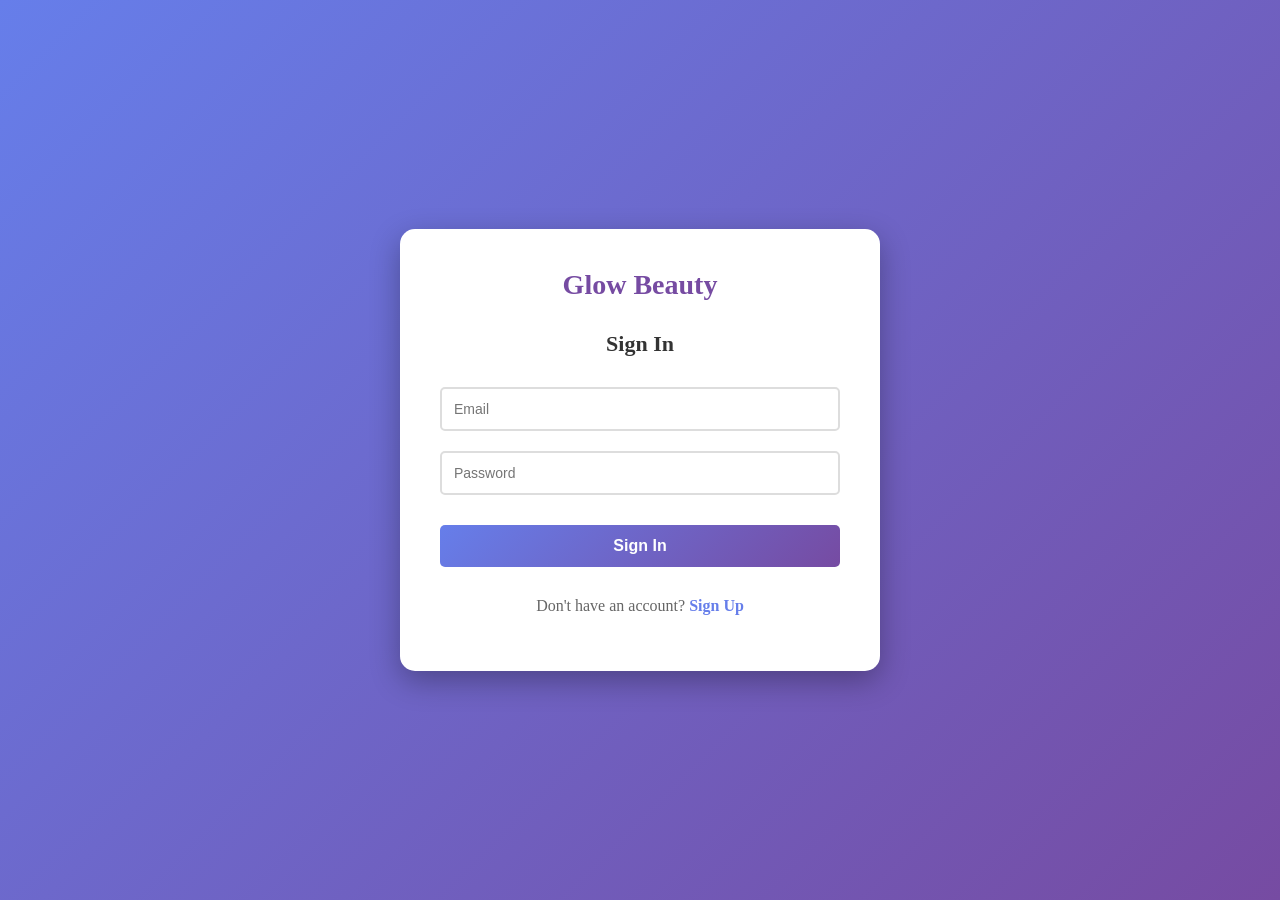
==== auth.html @ 0947f936 "jothika" ====
<!DOCTYPE html>
<html>
<head>
    <title>Sign In / Sign Up - Glow Beauty</title>
    <link rel="stylesheet" href="style.css">
</head>
<body>
       <div class="auth-container">
        <div class="auth-box">
            <h1>Glow Beauty</h1>

            <!-- Sign In Form -->
            <div id="signInForm" class="form-section active">
                <h2>Sign In</h2>
                <input type="email" id="signInEmail" placeholder="Email" required>
                <input type="password" id="signInPassword" placeholder="Password" required>
                <button onclick="signIn()">Sign In</button>
                <p>Don't have an account? <a href="#" onclick="toggleForm()">Sign Up</a></p>
            </div>

            <!-- Sign Up Form -->
            <div id="signUpForm" class="form-section">
                <h2>Sign Up</h2>
                <input type="text" id="signUpName" placeholder="Full Name" required>
                <input type="email" id="signUpEmail" placeholder="Email" required>
                <input type="password" id="signUpPassword" placeholder="Password" required>
                <input type="password" id="signUpConfirmPassword" placeholder="Confirm Password" required>
                <button onclick="signUp()">Sign Up</button>
                <p>Already have an account? <a href="#" onclick="toggleForm()">Sign In</a></p>
            </div>

            <div id="messageBox" class="message-box"></div>
        </div>
    </div>

    <script src="auth.js"></script>
</body>
</html>
---- style.css ----
/* BACKGROUND */
.index,
.about,
.contact {
    background-color: #fcb3fb48;
}

/* BODY */
body {
    margin: 0;
    text-align: center;
    scrollbar-gutter: stable;
    overflow-y: scroll;
}

/* LOGO */
.logo {
    width: 380px;
    height: 380px;
    display: block;
    margin: auto;
}

/* NAVBAR */
nav {
    background-color: black;
    padding: 15px;
    text-align: right;
}

.top-offer-wrap {
    display: flex;
    justify-content: center;
    padding: 10px 16px 0;
}

.top-offer-btn {
    background: linear-gradient(135deg, #ff6b9d, #8b5cf6);
    color: #fff;
    border: none;
    border-radius: 999px;
    padding: 10px 16px;
    font-weight: 700;
    cursor: pointer;
    box-shadow: 0 6px 14px rgba(139, 92, 246, 0.25);
}

.top-offer-btn:hover {
    transform: translateY(-1px);
}
nav a {
    color: white;
    text-decoration: none;
    margin-left: 20px;
    font-size: 20px;
}

nav a:hover {
    color: rgba(0, 234, 255, 0.842);
}

/* HEADINGS */
h1 {
    font-family: 'Great Vibes', cursive;
    font-weight: bold;
    color: rgb(192, 158, 72);
    margin: 0;
}

h2 {
    color: rgba(54, 30, 116, 0.796);
}

/* PARAGRAPH */
p {
    color: rgba(0, 0, 0, 0.855);
}

/* PRODUCTS GRID */
.products-container {
    display: grid;
    grid-template-columns: repeat(2, 1fr);
    gap: 20px;
    padding: 20px;
}

/* PRODUCT CARD */
.product {
    background-color: white;
    border: 1px solid #ccc;
    padding: 15px;
    border-radius: 10px;
    transition: all 0.3s ease;
    cursor: pointer;
}

.product:hover {
    box-shadow: 0 8px 24px rgba(0, 0, 0, 0.15);
    transform: translateY(-8px);
    border-color: #667eea;
}

/* CHECKOUT MODAL */
.checkout-offer-box {
    margin: 8px 0 4px;
    padding: 8px 10px;
    border-radius: 10px;
    background: #fff4d6;
    color: #8a5a00;
    font-size: 12px;
    font-weight: 700;
}

.checkout-summary-row.offer-row {
    color: #2f7d32;
}

.checkout-modal {
    position: fixed;
    inset: 0;
    background: rgba(0, 0, 0, 0.45);
    display: none;
    align-items: center;
    justify-content: center;
    padding: 16px;
    z-index: 2100;
}

.checkout-modal.open {
    display: flex;
}

.checkout-card {
    width: 100%;
    max-width: 420px;
    background: #fff;
    border-radius: 18px;
    box-shadow: 0 12px 30px rgba(0, 0, 0, 0.18);
    padding: 18px;
    position: relative;
    text-align: left;
}

.checkout-card h2 {
    margin: 4px 0 4px;
    font-size: 22px;
}

.checkout-subtitle {
    color: #666;
    font-size: 13px;
    margin-bottom: 12px;
}

.checkout-items {
    display: flex;
    flex-direction: column;
    gap: 10px;
    margin-bottom: 12px;
}

.checkout-item {
    display: flex;
    align-items: center;
    gap: 10px;
    border: 1px solid #eee;
    border-radius: 12px;
    padding: 8px;
}

.checkout-item img {
    width: 52px;
    height: 52px;
    object-fit: cover;
    border-radius: 10px;
}

.checkout-item strong,
.checkout-item span {
    display: block;
}

.checkout-item span {
    color: #666;
    font-size: 12px;
}

.checkout-summary-row {
    display: flex;
    justify-content: space-between;
    color: #444;
    margin: 6px 0;
}

.checkout-summary-row.total-row {
    font-size: 16px;
    color: #111;
    border-top: 1px solid #eee;
    padding-top: 8px;
    margin-top: 10px;
}

.place-order-btn {
    width: 100%;
    margin-top: 12px;
    border: none;
    border-radius: 12px;
    background: linear-gradient(135deg, #667eea, #764ba2);
    color: #fff;
    padding: 12px;
    font-weight: 700;
    cursor: pointer;
}

/* PRODUCT MODAL/DETAIL VIEW */
.product-detail-modal {
    display: none;
    position: fixed;
    top: 0;
    left: 0;
    right: 0;
    bottom: 0;
    background: rgba(0, 0, 0, 0.5);
    z-index: 2000;
    overflow-y: auto;
}

.product-detail-modal.open {
    display: block;
}

.product-detail-container {
    background: white;
    max-width: 600px;
    margin: 40px auto;
    padding: 30px;
    border-radius: 12px;
    box-shadow: 0 10px 40px rgba(0, 0, 0, 0.2);
    position: relative;
}

.product-detail-container .close-btn {
    position: absolute;
    top: 15px;
    right: 15px;
    background: none;
    border: none;
    font-size: 28px;
    cursor: pointer;
    color: #666;
}

.product-detail-container .close-btn:hover {
    color: #000;
}

.product-detail-img {
    width: 100%;
    max-height: 400px;
    object-fit: cover;
    border-radius: 8px;
    margin-bottom: 20px;
}

.product-detail-name {
    font-size: 24px;
    font-weight: bold;
    margin: 15px 0;
    color: #222;
}

.product-detail-price {
    font-size: 28px;
    font-weight: bold;
    color: black;
    margin: 15px 0;
}

.product-detail-features {
    text-align: left;
    margin: 20px 0;
}

.product ul,
.product-detail-features ul {
    padding: 0 !important;
    margin: 0 !important;
    list-style-position: inside !important;
}

.product li,
.product-detail-features li {
    margin-left: 0 !important;
    margin-bottom: 5px !important;
    padding-left: 0 !important;
    display: list-item !important;
}

.products-container-behind {
    opacity: 0.5;
    pointer-events: none;
}

/* BOTTOM SECTION - CART AND WISHLIST */
.bottom-section {
    display: none;
}

.mobile-bottom-nav {
    position: fixed;
    bottom: 0;
    left: 50%;
    transform: translateX(-50%);
    width: min(360px, 100%);
    display: flex;
    justify-content: space-between;
    gap: 10px;
    padding: 12px 14px;
    background: #fff;
    border-top: 1px solid #eee;
    box-shadow: 0 -6px 18px rgba(0,0,0,0.12);
    z-index: 1000;
}

.mobile-bottom-nav button {
    flex: 1;
    min-width: 0;
    padding: 12px 14px;
    border: none;
    border-radius: 14px;
    background: #111;
    color: white;
    font-size: 14px;
    font-weight: 600;
    cursor: pointer;
    transition: transform 0.2s ease, background 0.2s ease;
    max-width: 150px;
}

.mobile-bottom-nav button:nth-child(2) {
    background: #ff6b6b;
}

.mobile-bottom-nav button:hover {
    transform: translateY(-1px);
}

.mobile-bottom-nav .badge {
    margin-left: 8px;
    background: rgba(255, 255, 255, 0.2);
    padding: 2px 8px;
    border-radius: 999px;
    font-size: 12px;
}

.bottom-panel {
    position: fixed;
    left: 0;
    right: 0;
    top: 0;
    bottom: 0;
    width: 100%;
    height: 100vh;
    background: white;
    border-radius: 0;
    box-shadow: 0 0 0 rgba(0, 0, 0, 0);
    transform: translateY(100%);
    transition: transform 0.25s ease;
    overflow: hidden;
    z-index: 1100;
    display: flex;
    flex-direction: column;
}

.bottom-panel.open {
    transform: translateY(0);
}

.panel-header {
    display: flex;
    justify-content: space-between;
    align-items: center;
    padding: 16px 18px;
    border-bottom: 1px solid #f1f1f1;
}

.panel-header h2 {
    margin: 0;
    font-size: 17px;
    letter-spacing: 0.2px;
}

.panel-header button.close-btn {
    background: transparent;
    border: none;
    color: #666;
    font-size: 20px;
    cursor: pointer;
}

.panel-content {
    padding: 14px 18px 18px;
    overflow-y: auto;
    flex: 1;
}

.panel-footer {
    padding: 12px 18px 18px;
}

.panel-footer button {
    width: 100%;
    padding: 12px;
    border: none;
    border-radius: 14px;
    background: #667eea;
    color: white;
    font-size: 15px;
    cursor: pointer;
}

.panel-footer button.clear-btn {
    background: #ff6b6b;
}

.panel-backdrop {
    position: fixed;
    inset: 0;
    background: rgba(0, 0, 0, 0.22);
    opacity: 0;
    visibility: hidden;
    transition: opacity 0.2s ease;
    z-index: 900;
}

.panel-backdrop.open {
    opacity: 1;
    visibility: visible;
}

.cart-item,
.wishlist-item {
    padding: 12px 10px;
    border-bottom: 1px solid #f1f1f1;
    font-size: 14px;
    display: flex;
    justify-content: space-between;
    align-items: center;
    gap: 10px;
}

.cart-item button,
.wishlist-item button {
    font-size: 12px;
    padding: 6px 10px;
    border: none;
    border-radius: 10px;
    cursor: pointer;
}

.cart-item button {
    background: #ff6b6b;
    color: white;
}

.wishlist-item {
    padding: 12px 10px;
    border-bottom: 1px solid #f1f1f1;
    font-size: 14px;
    display: flex;
    align-items: center;
    gap: 10px;
}

.wishlist-item-img {
    width: 58px;
    height: 58px;
    object-fit: cover;
    border-radius: 12px;
    border: 1px solid #ddd;
}

.wishlist-item-details {
    flex: 1;
    text-align: left;
}

.wishlist-item-details strong {
    display: block;
    margin-bottom: 4px;
    font-size: 14px;
}

.wishlist-item-details span {
    color: #555;
    font-size: 13px;
}

.wishlist-item button {
    background: #667eea;
    color: white;
}

.cart-summary {
    display: flex;
    justify-content: space-between;
    align-items: center;
    margin-top: 16px;
    font-weight: 700;
    font-size: 16px;
    color: #222;
}

.clear-actions {
    display: flex;
    flex-wrap: wrap;
    gap: 12px;
    margin-top: 16px;
}

.clear-actions button {
    flex: 1;
    min-width: 120px;
    padding: 12px 0;
    border-radius: 14px;
}

/* CART ITEM */
.cart-item {
    padding: 10px 0;
    border-bottom: 1px solid #eee;
    display: flex;
    justify-content: space-between;
    align-items: center;
    gap: 12px;
}

.cart-item-details {
    display: flex;
    align-items: center;
    gap: 10px;
    flex: 1;
}

.cart-item-img {
    width: 56px;
    height: 56px;
    object-fit: cover;
    border-radius: 12px;
    border: 1px solid #ddd;
}

.cart-item-meta {
    text-align: left;
}

.cart-item-meta strong {
    display: block;
    font-size: 14px;
    margin-bottom: 2px;
}

.cart-item-meta span {
    color: #555;
    font-size: 12px;
}

.cart-item-right {
    display: flex;
    flex-direction: column;
    align-items: flex-end;
    gap: 6px;
}

.cart-item-total {
    font-weight: 700;
    font-size: 14px;
    color: #222;
}

.cart-item button {
    font-size: 12px;
    padding: 6px 10px;
    background: #ff6b6b;
    color: white;
    border: none;
    border-radius: 8px;
    cursor: pointer;
}

/* WISHLIST ITEM */
.wishlist-item {
    padding: 6px 0;
    border-bottom: 1px solid #eee;
    font-size: 12px;
    display: flex;
    justify-content: space-between;
    align-items: center;
}

.wishlist-item button {
    font-size: 10px;
    padding: 2px 5px;
    background: #667eea;
    color: white;
    border: none;
    border-radius: 3px;
    cursor: pointer;
}

/* CART ACTIONS */
.cart-actions {
    display: flex;
    gap: 8px;
    margin-top: 10px;
}

.cart-actions button {
    flex: 1;
    padding: 8px;
    background: #667eea;
    color: white;
    border: none;
    border-radius: 5px;
    cursor: pointer;
    font-size: 12px;
}

.cart-actions button:hover {
    background: #764ba2;
}

/* WISHLIST BUTTON - SMALL LIKE AMAZON */
.wishlist-btn {
    background: white;
    border: 2px solid #ff6b6b;
    color: #ff6b6b;
    padding: 6px 8px;
    border-radius: 50%;
    cursor: pointer;
    font-size: 14px;
    width: 32px;
    height: 32px;
    display: flex;
    align-items: center;
    justify-content: center;
    transition: 0.2s;
    position: absolute;
    top: 10px;
    right: 10px;
}

.wishlist-btn:hover {
    background: #ff6b6b;
    color: white;
    transform: scale(1.1);
}

.product {
    position: relative;
}

/* TOAST NOTIFICATION */
.toast {
    position: fixed;
    bottom: 260px;
    left: 50%;
    transform: translateX(-50%);
    background: #333;
    color: white;
    padding: 12px 20px;
    border-radius: 5px;
    opacity: 0;
    transition: opacity 0.3s;
    z-index: 2000;
}

.toast.show {
    opacity: 1;
}

/* STOCK UPDATE HOVER BADGE */
.stock-update {
    margin-top: 8px;
    padding: 0;
    height: 0;
    overflow: hidden;
    opacity: 0;
    border-radius: 999px;
    background: #f4efff;
    color: #5f4bb6;
    font-size: 12px;
    font-weight: 700;
    transition: all 0.2s ease;
}

.stock-update.active {
    height: auto;
    padding: 6px 10px;
    opacity: 1;
    background: #5f4bb6;
    color: #fff;
}

/* PRODUCT IMAGE */
.product img {
    width: 100%;
    height: 200px;
    object-fit: cover;
    margin: 0 0 12px 0;
    display: block;
    border-radius: 6px;
    transition: transform 0.3s ease;
}

.product img {
    width: 120px;
    height: 120px;
    object-fit: cover;
    margin: 5px auto;
    display: block;
    border: 2px solid black;
    padding: 8px;
    border-radius: 10px;
}
.products-container {
    display: grid;
    grid-template-columns: repeat(2, 1fr);
    gap: 20px;
    padding: 20px;
}
/* CATEGORY BUTTON */
.category-menu button:focus {
    background-color: black;
    color: white;
    color: #667eea;
}

/* SORT MENU */
.sort-menu {
    text-align: center;
    padding: 15px 20px;
    margin: 10px 0;
}

.sort-menu label {
    font-weight: bold;
    margin-right: 10px;
    color: rgba(54, 30, 116, 0.796);
    font-size: 16px;
}

.sort-menu select {
    padding: 8px 12px;
    border: 2px solid #667eea;
    border-radius: 6px;
    background-color: white;
    color: #333;
    font-size: 14px;
    cursor: pointer;
    transition: all 0.3s ease;
}

.sort-menu select:hover {
    border-color: #764ba2;
    box-shadow: 0 2px 8px rgba(102, 126, 234, 0.3);
}

.sort-menu select:focus {
    outline: none;
    border-color: #764ba2;
    background-color: #f8f9ff;
}


/* ======================== AUTH PAGE STYLES ======================== */
.auth-container {
    background: linear-gradient(135deg, #667eea 0%, #764ba2 100%);
    min-height: 100vh;
    display: flex;
    flex-direction: column;
    justify-content: center;
    align-items: center;
}

.auth-box {
    background: white;
    padding: 40px;
    border-radius: 15px;
    box-shadow: 0 10px 30px rgba(0, 0, 0, 0.3);
    width: 100%;
    max-width: 400px;
}

.auth-box h1 {
    color: #764ba2;
    margin-bottom: 30px;
    font-size: 28px;
}

.form-section {
    display: none;
}

.form-section.active {
    display: block;
}

.form-section h2 {
    color: #333;
    margin-bottom: 20px;
    font-size: 22px;
}

.auth-box input {
    width: 100%;
    padding: 12px;
    margin: 10px 0;
    border: 2px solid #ddd;
    border-radius: 5px;
    font-size: 14px;
    box-sizing: border-box;
    transition: border-color 0.3s;
}

.auth-box input:focus {
    outline: none;
    border-color: #667eea;
}

.auth-box button {
    width: 100%;
    padding: 12px;
    margin: 20px 0 10px 0;
    background: linear-gradient(135deg, #667eea 0%, #764ba2 100%);
    color: white;
    border: none;
    border-radius: 5px;
    font-size: 16px;
    font-weight: bold;
    cursor: pointer;
    transition: transform 0.3s;
}

.auth-box button:hover {
    transform: scale(1.02);
}

.form-section p {
    margin-top: 20px;
    color: #666;
}

.form-section a {
    color: #667eea;
    text-decoration: none;
    cursor: pointer;
    font-weight: bold;
}

.form-section a:hover {
    text-decoration: underline;
}

/* ======================== PROFILE PAGE STYLES ======================== */
.profile-container {
    background: linear-gradient(135deg, #667eea 0%, #764ba2 100%);
    min-height: 100vh;
}

.profile-box {
    background: white;
    margin: 30px auto;
    padding: 40px;
    border-radius: 15px;
    box-shadow: 0 10px 30px rgba(0, 0, 0, 0.3);
    max-width: 900px;
}

.profile-box h1 {
    color: #764ba2;
    margin-bottom: 30px;
    font-size: 28px;
}

.profile-info {
    background: #f8f9fa;
    padding: 20px;
    border-radius: 10px;
    margin-bottom: 30px;
}

.profile-field {
    margin: 15px 0;
    text-align: left;
}

.profile-dashboard {
    display: grid;
    gap: 20px;
    margin-top: 20px;
}

.dashboard-card {
    background: #f8f9fa;
    padding: 24px;
    border-radius: 15px;
    box-shadow: 0 8px 20px rgba(0, 0, 0, 0.08);
    text-align: left;
}

.dashboard-card h2 {
    margin-top: 0;
    margin-bottom: 16px;
    color: #333;
    font-size: 20px;
}

.orders-list,
.wishlist-list {
    display: grid;
    gap: 14px;
}

.order-item,
.wishlist-card {
    display: flex;
    justify-content: space-between;
    align-items: center;
    gap: 12px;
    padding: 14px;
    border-radius: 12px;
    background: white;
    border: 1px solid #e8e8e8;
}

.order-item strong,
.wishlist-card strong {
    display: block;
    font-size: 15px;
    margin-bottom: 4px;
}

.order-item p,
.wishlist-card p {
    margin: 0;
    color: #555;
    font-size: 14px;
}

.address-card p {
    margin: 0 0 18px;
    color: #555;
    line-height: 1.7;
}

.modal-content textarea {
    width: 100%;
    min-height: 120px;
    padding: 10px;
    margin: 10px 0;
    border: 2px solid #ddd;
    border-radius: 5px;
    box-sizing: border-box;
    font-size: 14px;
    resize: vertical;
}

@media (min-width: 900px) {
    .profile-dashboard {
        grid-template-columns: 1fr 1fr;
    }
    .address-card {
        grid-column: 1 / -1;
    }
}

.profile-field label {
    display: block;
    font-weight: bold;
    color: #333;
    margin-bottom: 5px;
}

.profile-field p {
    background: white;
    padding: 10px;
    border-radius: 5px;
    margin: 0;
    color: #555;
    font-size: 16px;
}

/* ======================== BUTTONS ======================== */
.profile-actions {
    display: flex;
    gap: 10px;
    justify-content: center;
}

.btn-primary {
    padding: 12px 30px;
    background: linear-gradient(135deg, #667eea 0%, #764ba2 100%);
    color: white;
    border: none;
    border-radius: 5px;
    font-size: 16px;
    font-weight: bold;
    cursor: pointer;
    transition: transform 0.3s;
}

.btn-primary:hover {
    transform: scale(1.05);
}

.btn-danger {
    padding: 12px 30px;
    background: #ff6b6b;
    color: white;
    border: none;
    border-radius: 5px;
    font-size: 16px;
    font-weight: bold;
    cursor: pointer;
    transition: transform 0.3s;
}

.btn-danger:hover {
    transform: scale(1.05);
    background: #ff5252;
}

/* ======================== MESSAGE BOX ======================== */
.message-box {
    padding: 15px;
    margin: 20px 0;
    border-radius: 5px;
    text-align: center;
    font-weight: bold;
    display: none;
    animation: slideIn 0.3s ease-in-out;
}

.message-box.error {
    background: #ffe0e0;
    color: #d32f2f;
    display: block;
    border: 2px solid #d32f2f;
}

.message-box.success {
    background: #e8f5e9;
    color: #388e3c;
    display: block;
    border: 2px solid #388e3c;
}

@keyframes slideIn {
    from {
        transform: translateY(-20px);
        opacity: 0;
    }
    to {
        transform: translateY(0);
        opacity: 1;
    }
}

/* ======================== MODAL ======================== */
.modal {
    display: none;
    position: fixed;
    z-index: 1000;
    left: 0;
    top: 0;
    width: 100%;
    height: 100%;
    background-color: rgba(0, 0, 0, 0.5);
    animation: fadeIn 0.3s;
}

@keyframes fadeIn {
    from {
        opacity: 0;
    }
    to {
        opacity: 1;
    }
}

.modal-content {
    background: white;
    margin: 15% auto;
    padding: 30px;
    border-radius: 10px;
    width: 90%;
    max-width: 400px;
    box-shadow: 0 10px 30px rgba(0, 0, 0, 0.3);
    animation: slideUp 0.3s;
}

@keyframes slideUp {
    from {
        transform: translateY(50px);
        opacity: 0;
    }
    to {
        transform: translateY(0);
        opacity: 1;
    }
}

.close {
    color: #aaa;
    float: right;
    font-size: 28px;
    font-weight: bold;
    cursor: pointer;
    transition: color 0.3s;
}

.close:hover {
    color: #000;
}

.modal-content h2 {
    color: #333;
    margin-top: 0;
    margin-bottom: 20px;
}

.modal-content input {
    width: 100%;
    padding: 10px;
    margin: 10px 0;
    border: 2px solid #ddd;
    border-radius: 5px;
    box-sizing: border-box;
    font-size: 14px;
}

.modal-content input:focus {
    outline: none;
    border-color: #667eea;
}

.modal-content .btn-primary {
    width: 100%;
    margin-top: 15px;
}

/* ======================== AUTH LINKS IN NAVBAR ======================== */
.auth-link, .profile-link {
    color: white !important;
    text-decoration: none;
    transition: color 0.3s;
}

.auth-link:hover, .profile-link:hover {
    color: rgba(0, 234, 255, 0.842) !important;
}
/* ===== CART ICON ===== */
#cartIcon {
    position: fixed;
    top: 20px;
    right: 20px;
    background: black;
    color: white;
    padding: 10px 15px;
    cursor: pointer;
    border-radius: 20px;
    z-index: 1000;
}

/* COUNT BADGE */
#cartCount {
    background: red;
    padding: 3px 8px;
    border-radius: 50%;
    margin-left: 5px;
}

/* ===== SIDEBAR ===== */
#cartSidebar {
    position: fixed;
    top: 0;
    right: -320px; /* hidden */
    width: 300px;
    height: 100%;
    background: white;
    box-shadow: -3px 0 10px rgba(0,0,0,0.3);
    padding: 20px;
    transition: 0.3s;
    z-index: 1000;
    overflow-y: auto;
}

/* OPEN STATE */
#cartSidebar.active {
    right: 0;
}

/* ======================== OFFER POPUP ======================== */
.offer-popup {
    display: none;
    position: fixed;
    top: 0;
    left: 0;
    right: 0;
    bottom: 0;
    background: rgba(0, 0, 0, 0.6);
    z-index: 3000;
    justify-content: center;
    align-items: center;
}

.offer-popup.show {
    display: flex;
    animation: popupFadeIn 0.4s ease-out;
}

@keyframes popupFadeIn {
    from {
        opacity: 0;
        transform: scale(0.8);
    }
    to {
        opacity: 1;
        transform: scale(1);
    }
}

.offer-content {
    background: linear-gradient(135deg, #667eea 0%, #764ba2 100%);
    border-radius: 20px;
    padding: 40px;
    max-width: 400px;
    width: 90%;
    box-shadow: 0 20px 60px rgba(0, 0, 0, 0.3);
    position: relative;
    text-align: center;
    color: white;
    animation: slideUpPopup 0.4s ease-out;
}

@keyframes slideUpPopup {
    from {
        transform: translateY(50px) scale(0.9);
        opacity: 0;
    }
    to {
        transform: translateY(0) scale(1);
        opacity: 1;
    }
}

.offer-content h2 {
    margin: 0 0 20px 0;
    font-size: 28px;
    color: white;
}

.offer-content p {
    margin: 10px 0;
    color: rgba(255, 255, 255, 0.95);
}

.offer-close {
    position: absolute;
    top: 15px;
    right: 15px;
    background: rgba(255, 255, 255, 0.2);
    border: none;
    color: white;
    font-size: 24px;
    width: 36px;
    height: 36px;
    border-radius: 50%;
    cursor: pointer;
    transition: all 0.3s ease;
    display: flex;
    align-items: center;
    justify-content: center;
}

.offer-close:hover {
    background: rgba(255, 255, 255, 0.3);
    transform: rotate(90deg);
}

.offer-btn {
    background: white;
    color: #667eea;
    border: none;
    padding: 14px 20px;
    border-radius: 25px;
    font-size: 16px;
    font-weight: bold;
    cursor: pointer;
    margin-top: 20px;
    transition: all 0.3s ease;
    box-shadow: 0 4px 15px rgba(0, 0, 0, 0.2);
    display: flex;
    flex-direction: column;
    align-items: center;
    gap: 4px;
    width: 100%;
}

.offer-btn-label {
    font-size: 16px;
}

.offer-btn-detail {
    font-size: 12px;
    color: #5b5b87;
    font-weight: 600;
    line-height: 1.3;
}

.offer-btn:hover {
    transform: translateY(-2px);
    box-shadow: 0 6px 20px rgba(0, 0, 0, 0.3);
}

.offer-btn:active {
    transform: translateY(0);
}
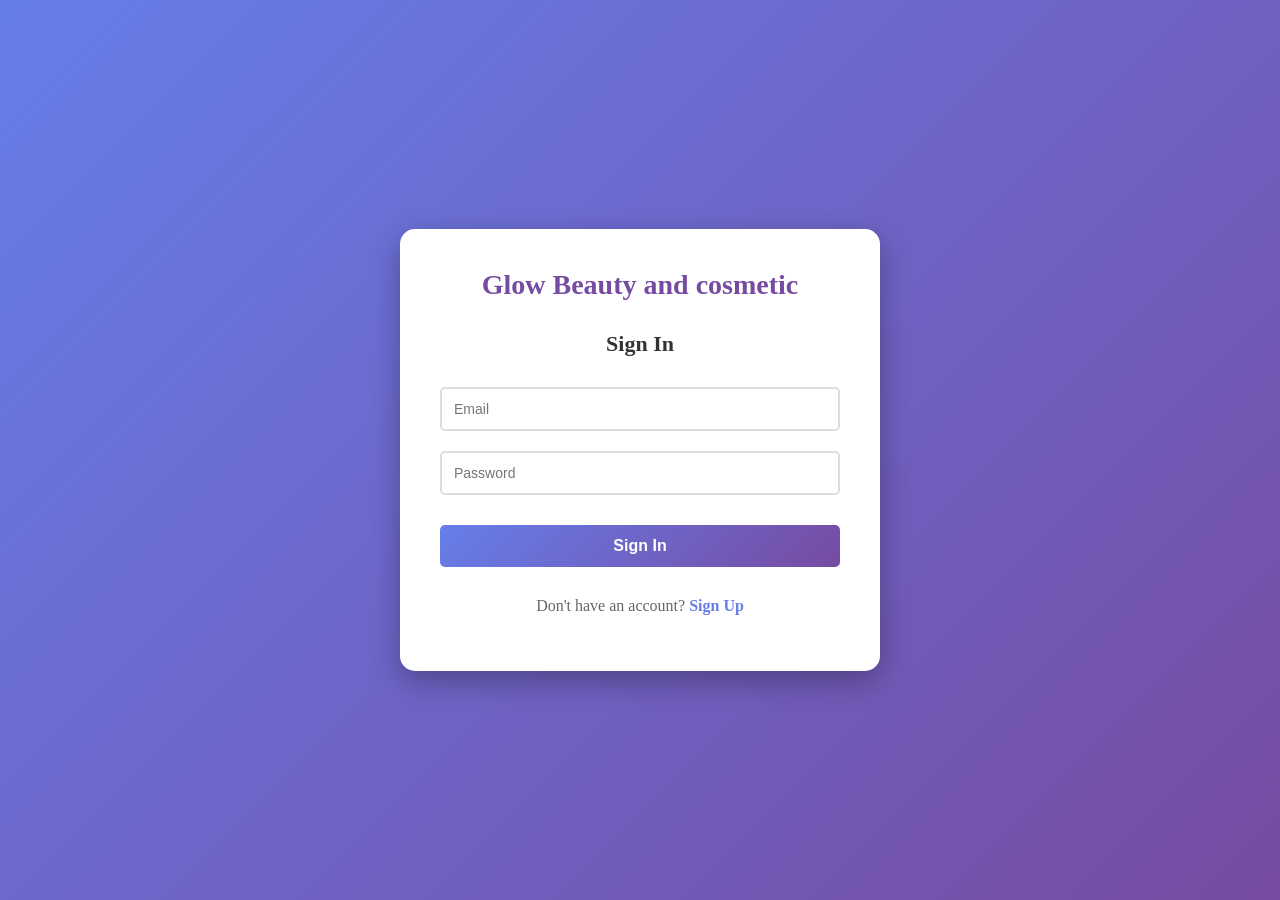
==== commit eef30fb7: "Update heading to include 'and cosmetic'" ====
--- a/auth.html
+++ b/auth.html
@@ -7,7 +7,7 @@
 <body>
        <div class="auth-container">
         <div class="auth-box">
-            <h1>Glow Beauty</h1>
+            <h1>Glow Beauty and cosmetic</h1>
 
             <!-- Sign In Form -->
             <div id="signInForm" class="form-section active">
